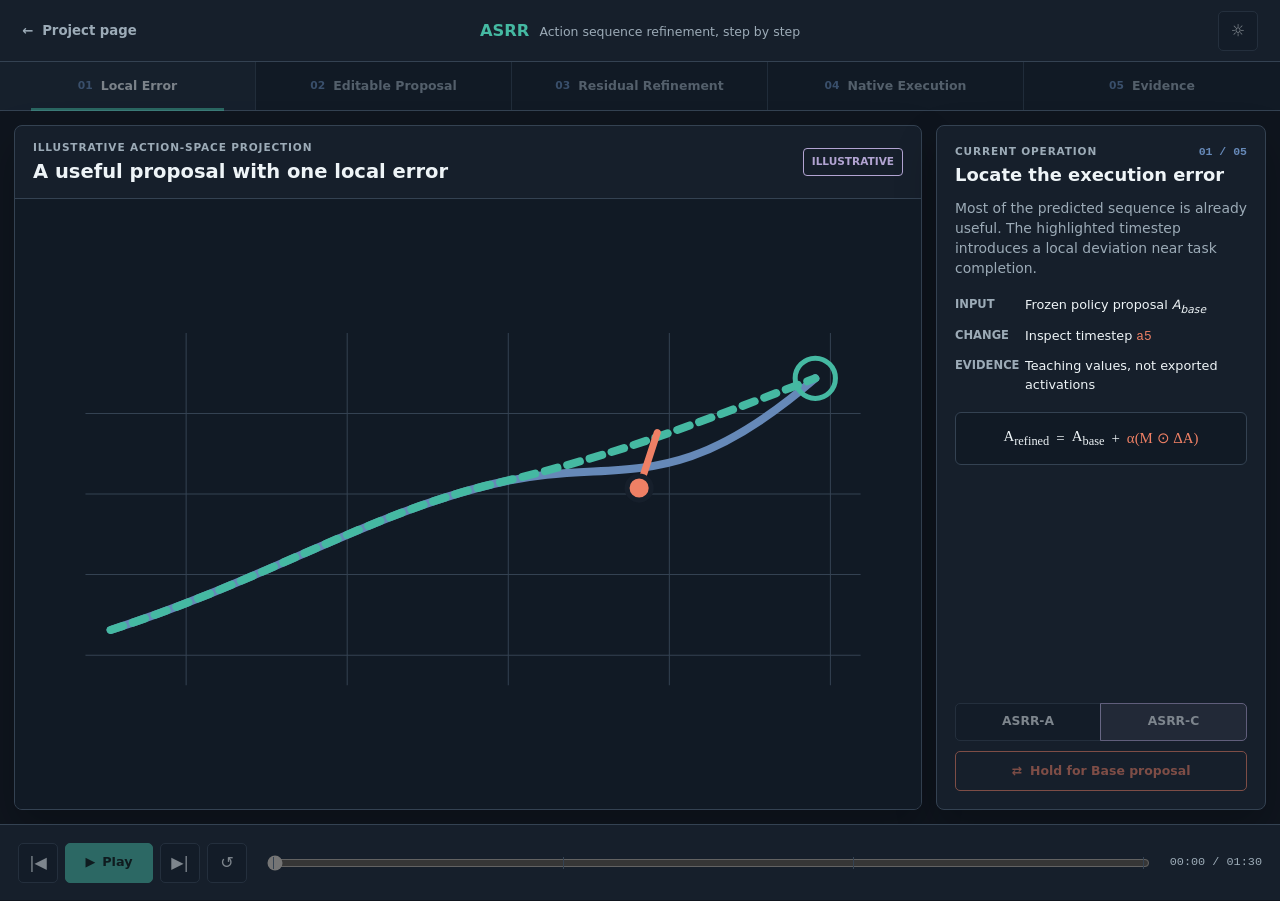
==== docs/explainer.html @ 48bcea82 "Add responsive ASRR explainer workbench" ====
<!DOCTYPE html>
<html lang="en" data-theme="dark">
<head>
  <meta charset="utf-8">
  <meta name="viewport" content="width=device-width, initial-scale=1">
  <meta name="description" content="A 90-second interactive explanation of Action Sequence Residual Refinement.">
  <meta name="author" content="Anonymous ICRA 2027 Submission">
  <title>Explore ASRR</title>
  <link rel="stylesheet" href="static/css/explainer.css">
</head>
<body>
  <div class="explainer-app">
    <header class="app-header">
      <a class="back-link" href="index.html" aria-label="Return to the ASRR project page">
        <span aria-hidden="true">&#8592;</span>
        <span>Project page</span>
      </a>
      <div class="app-title">
        <strong>ASRR</strong>
        <span>Action sequence refinement, step by step</span>
      </div>
      <button id="theme-toggle" class="icon-command" type="button" aria-label="Switch to light theme" title="Switch theme" disabled>
        <span aria-hidden="true">&#9788;</span>
      </button>
    </header>

    <nav id="chapter-tabs" class="chapter-tabs" aria-label="Explainer chapters">
      <button type="button" data-chapter-index="0" aria-current="step" disabled><span>01</span>Local Error</button>
      <button type="button" data-chapter-index="1" disabled><span>02</span>Editable Proposal</button>
      <button type="button" data-chapter-index="2" disabled><span>03</span>Residual Refinement</button>
      <button type="button" data-chapter-index="3" disabled><span>04</span>Native Execution</button>
      <button type="button" data-chapter-index="4" disabled><span>05</span>Evidence</button>
    </nav>

    <main class="workbench">
      <section class="stage-panel" aria-labelledby="stage-heading">
        <div class="panel-heading">
          <div>
            <p class="overline">Illustrative action-space projection</p>
            <h1 id="stage-heading">A useful proposal with one local error</h1>
          </div>
          <span class="evidence-label evidence-label--illustrative">Illustrative</span>
        </div>
        <div id="stage" class="stage-viewport" tabindex="0" aria-label="ASRR animated explanation stage">
          <svg class="stage-fallback" viewBox="0 0 900 480" role="img" aria-labelledby="fallback-title fallback-desc">
            <title id="fallback-title">Base and refined action trajectories</title>
            <desc id="fallback-desc">A base action sequence approaches a target with a local error. A bounded residual moves the selected action toward a refined trajectory.</desc>
            <path class="fallback-grid" d="M70 390H840M70 310H840M70 230H840M70 150H840M170 70V420M330 70V420M490 70V420M650 70V420M810 70V420"/>
            <path class="fallback-base" d="M95 365 C250 315 350 250 475 220 S650 240 795 115"/>
            <path class="fallback-refined" d="M95 365 C250 315 350 250 475 220 S650 170 795 115"/>
            <path class="fallback-residual" d="M620 224 L638 169"/>
            <circle class="fallback-error" cx="620" cy="224" r="12"/>
            <circle class="fallback-target" cx="795" cy="115" r="20"/>
          </svg>
          <noscript><p class="stage-message">Enable JavaScript to play and inspect the guided explanation.</p></noscript>
        </div>
      </section>

      <aside id="inspector" class="inspector" aria-label="Current ASRR operation">
        <div class="inspector__header">
          <p class="overline">Current operation</p>
          <span class="chapter-index">01 / 05</span>
        </div>
        <h2>Locate the execution error</h2>
        <p class="inspector__takeaway">Most of the predicted sequence is already useful. The highlighted timestep introduces a local deviation near task completion.</p>

        <dl class="operation-list">
          <div><dt>Input</dt><dd>Frozen policy proposal <var>A<sub>base</sub></var></dd></div>
          <div><dt>Change</dt><dd>Inspect timestep <code>a5</code></dd></div>
          <div><dt>Evidence</dt><dd>Teaching values, not exported activations</dd></div>
        </dl>

        <div class="inspector__formula" aria-label="ASRR composition formula">
          <span>A<sub>refined</sub></span>
          <span>=</span>
          <span>A<sub>base</sub></span>
          <span>+</span>
          <span class="formula-residual">&alpha;(M &#8857; &Delta;A)</span>
        </div>

        <div id="variant-toggle" class="segmented-control" aria-label="Refiner input variant">
          <button type="button" data-variant="A" aria-pressed="false" disabled>ASRR-A</button>
          <button type="button" data-variant="C" aria-pressed="true" disabled>ASRR-C</button>
        </div>

        <button id="before-after" class="hold-command" type="button" aria-pressed="false" disabled>
          <span aria-hidden="true">&#8644;</span>
          Hold for Base proposal
        </button>
      </aside>
    </main>

    <footer class="playback" aria-label="Guided tour playback">
      <div class="playback__commands">
        <button id="previous-chapter" class="icon-command" type="button" aria-label="Previous chapter" title="Previous chapter" disabled><span aria-hidden="true">&#124;&#9664;</span></button>
        <button id="play-toggle" class="play-command" type="button" aria-label="Play guided tour" disabled><span aria-hidden="true">&#9654;</span><span>Play</span></button>
        <button id="next-chapter" class="icon-command" type="button" aria-label="Next chapter" title="Next chapter" disabled><span aria-hidden="true">&#9654;&#124;</span></button>
        <button id="replay-chapter" class="icon-command" type="button" aria-label="Replay current chapter" title="Replay chapter" disabled><span aria-hidden="true">&#8634;</span></button>
      </div>
      <label class="timeline-wrap" for="tour-timeline">
        <span class="sr-only">Tour timeline</span>
        <input id="tour-timeline" type="range" min="0" max="90000" value="0" step="100" disabled>
        <span class="timeline-chapters" aria-hidden="true"><i></i><i></i><i></i><i></i></span>
      </label>
      <output id="elapsed-time" class="elapsed-time" for="tour-timeline">00:00 / 01:30</output>
    </footer>
  </div>

  <dialog id="media-dialog" class="media-dialog" aria-labelledby="media-dialog-title">
    <div class="dialog-heading">
      <div><p class="overline">Recorded execution</p><h2 id="media-dialog-title">Evidence comparison</h2></div>
      <button class="icon-command" type="button" data-dialog-close aria-label="Close evidence comparison" title="Close"><span aria-hidden="true">&#10005;</span></button>
    </div>
    <div id="media-pair" class="media-pair"></div>
    <p id="media-status" class="media-status" role="status">Select an evidence case to load its recorded Base and ASRR rollouts.</p>
    <button id="media-retry" class="retry-command" type="button" hidden>Retry media</button>
  </dialog>

  <p id="tour-status" class="sr-only" aria-live="polite">ASRR explainer ready.</p>
  <script type="module" src="static/js/explainer.js"></script>
</body>
</html>
---- docs/static/css/explainer.css ----
:root {
  color-scheme: dark;
  --bg: #0f151e;
  --surface: #161f2b;
  --surface-strong: #1c2735;
  --surface-soft: #111a25;
  --text: #eef4f7;
  --muted: #9cabb7;
  --line: #344252;
  --base: #6689b8;
  --asrr: #45b9a2;
  --residual: #ef8065;
  --context: #b2a4d2;
  --focus: #f1bd70;
  --success: #55c6a8;
  --danger: #ef8d74;
  --shadow: 0 18px 42px rgb(0 0 0 / 0.24);
}

:root[data-theme="light"] {
  color-scheme: light;
  --bg: #f3f6f8;
  --surface: #ffffff;
  --surface-strong: #edf2f5;
  --surface-soft: #f8fafb;
  --text: #172230;
  --muted: #5b6875;
  --line: #cdd6de;
  --base: #3e628f;
  --asrr: #258f7c;
  --residual: #d85f45;
  --context: #8070a8;
  --focus: #9f6300;
  --success: #237c69;
  --danger: #b84b35;
  --shadow: 0 16px 38px rgb(23 34 48 / 0.12);
}

* { box-sizing: border-box; }
html { min-width: 0; background: var(--bg); }
body {
  min-width: 0;
  margin: 0;
  overflow-x: hidden;
  background: var(--bg);
  color: var(--text);
  font-family: Inter, ui-sans-serif, system-ui, -apple-system, BlinkMacSystemFont, "Segoe UI", sans-serif;
  line-height: 1.45;
}
button, input { font: inherit; }
button { color: inherit; }
button:focus-visible, a:focus-visible, input:focus-visible, [tabindex]:focus-visible {
  outline: 3px solid var(--focus);
  outline-offset: 3px;
}
button:disabled { cursor: not-allowed; opacity: 0.48; }
h1, h2, p { margin: 0; letter-spacing: 0; }
h1 { font-size: 1.22rem; line-height: 1.2; }
h2 { font-size: 1.12rem; line-height: 1.25; }
a { color: inherit; }

.explainer-app {
  display: grid;
  min-height: 100dvh;
  grid-template-rows: auto auto minmax(0, 1fr) auto;
}

.app-header {
  display: grid;
  min-height: 62px;
  grid-template-columns: minmax(150px, 1fr) auto minmax(150px, 1fr);
  align-items: center;
  gap: 20px;
  padding: 10px 22px;
  border-bottom: 1px solid var(--line);
  background: var(--surface);
}
.back-link { display: inline-flex; align-items: center; gap: 9px; width: max-content; color: var(--muted); font-size: 0.83rem; font-weight: 700; text-decoration: none; }
.back-link:hover { color: var(--text); }
.app-title { display: flex; align-items: baseline; justify-content: center; gap: 10px; white-space: nowrap; }
.app-title strong { color: var(--asrr); font-size: 1.02rem; }
.app-title span { color: var(--muted); font-size: 0.78rem; }
.app-header > .icon-command { justify-self: end; }

.chapter-tabs {
  display: grid;
  grid-template-columns: repeat(5, minmax(0, 1fr));
  border-bottom: 1px solid var(--line);
  background: var(--surface-soft);
}
.chapter-tabs button {
  position: relative;
  display: flex;
  min-width: 0;
  min-height: 48px;
  align-items: center;
  justify-content: center;
  gap: 8px;
  padding: 9px 12px;
  border: 0;
  border-right: 1px solid var(--line);
  background: transparent;
  color: var(--muted);
  font-size: 0.78rem;
  font-weight: 700;
}
.chapter-tabs button:last-child { border-right: 0; }
.chapter-tabs button span { color: var(--base); font-size: 0.67rem; }
.chapter-tabs button[aria-current="step"] { background: var(--surface-strong); color: var(--text); }
.chapter-tabs button[aria-current="step"]::after { position: absolute; right: 12%; bottom: -1px; left: 12%; height: 3px; background: var(--asrr); content: ""; }

.workbench {
  display: grid;
  min-height: 0;
  grid-template-columns: minmax(0, 1fr) minmax(280px, 330px);
  gap: 14px;
  padding: 14px;
}
.stage-panel, .inspector {
  min-width: 0;
  min-height: 0;
  border: 1px solid var(--line);
  border-radius: 8px;
  background: var(--surface);
  box-shadow: var(--shadow);
}
.stage-panel { display: grid; grid-template-rows: auto minmax(0, 1fr); overflow: hidden; }
.panel-heading { display: flex; min-height: 72px; align-items: center; justify-content: space-between; gap: 18px; padding: 14px 18px; border-bottom: 1px solid var(--line); }
.overline { margin-bottom: 5px; color: var(--muted); font-size: 0.66rem; font-weight: 800; letter-spacing: 0.08em; text-transform: uppercase; }
.evidence-label { flex: 0 0 auto; padding: 5px 8px; border: 1px solid currentColor; border-radius: 4px; font-size: 0.66rem; font-weight: 800; text-transform: uppercase; }
.evidence-label--illustrative { color: var(--context); }
.stage-viewport { position: relative; min-width: 0; min-height: 340px; overflow: auto; background: var(--surface-soft); }
.stage-fallback { display: block; width: 100%; min-width: 620px; height: 100%; min-height: 340px; }
.fallback-grid { fill: none; stroke: var(--line); stroke-width: 1; }
.fallback-base, .fallback-refined { fill: none; stroke-linecap: round; stroke-width: 8; }
.fallback-base { stroke: var(--base); }
.fallback-refined { stroke: var(--asrr); stroke-dasharray: 13 10; }
.fallback-residual { fill: none; stroke: var(--residual); stroke-linecap: round; stroke-width: 7; }
.fallback-error { fill: var(--residual); stroke: var(--surface); stroke-width: 5; }
.fallback-target { fill: none; stroke: var(--asrr); stroke-width: 5; }
.stage-message { position: absolute; right: 20px; bottom: 16px; padding: 8px 10px; border-radius: 4px; background: var(--surface); color: var(--muted); font-size: 0.8rem; }

.inspector { display: flex; flex-direction: column; padding: 18px; overflow: auto; }
.inspector__header { display: flex; align-items: start; justify-content: space-between; gap: 12px; }
.chapter-index { color: var(--base); font-family: ui-monospace, SFMono-Regular, Menlo, Consolas, monospace; font-size: 0.72rem; font-weight: 800; }
.inspector__takeaway { margin-top: 11px; color: var(--muted); font-size: 0.87rem; }
.operation-list { display: grid; gap: 10px; margin: 18px 0; }
.operation-list div { display: grid; grid-template-columns: 62px minmax(0, 1fr); gap: 8px; }
.operation-list dt { color: var(--muted); font-size: 0.72rem; font-weight: 800; text-transform: uppercase; }
.operation-list dd { margin: 0; font-size: 0.8rem; }
.operation-list code { color: var(--residual); }
.inspector__formula { display: flex; flex-wrap: wrap; align-items: center; justify-content: center; gap: 7px; padding: 13px 10px; border: 1px solid var(--line); border-radius: 6px; background: var(--surface-soft); font-family: ui-serif, Georgia, serif; font-size: 0.93rem; }
.formula-residual { color: var(--residual); }
.segmented-control { display: grid; grid-template-columns: repeat(2, 1fr); margin-top: auto; padding-top: 18px; }
.segmented-control button { min-height: 38px; border: 1px solid var(--line); background: var(--surface-soft); font-size: 0.77rem; font-weight: 800; }
.segmented-control button:first-child { border-radius: 5px 0 0 5px; }
.segmented-control button:last-child { margin-left: -1px; border-radius: 0 5px 5px 0; }
.segmented-control button[aria-pressed="true"] { position: relative; border-color: var(--context); background: color-mix(in srgb, var(--context) 16%, var(--surface)); color: var(--text); }
.hold-command, .retry-command { display: inline-flex; min-height: 40px; align-items: center; justify-content: center; gap: 8px; margin-top: 10px; padding: 8px 12px; border: 1px solid var(--residual); border-radius: 5px; background: transparent; color: var(--residual); font-size: 0.78rem; font-weight: 800; }

.playback { display: grid; min-height: 76px; grid-template-columns: auto minmax(180px, 1fr) auto; align-items: center; gap: 18px; padding: 12px 18px; border-top: 1px solid var(--line); background: var(--surface); }
.playback__commands { display: flex; align-items: center; gap: 7px; }
.icon-command, .play-command { display: inline-flex; min-width: 40px; min-height: 40px; align-items: center; justify-content: center; gap: 7px; padding: 7px 10px; border: 1px solid var(--line); border-radius: 5px; background: var(--surface-soft); }
.play-command { min-width: 88px; border-color: var(--asrr); background: var(--asrr); color: #081713; font-size: 0.8rem; font-weight: 900; }
.timeline-wrap { position: relative; display: flex; min-width: 0; align-items: center; }
#tour-timeline { width: 100%; accent-color: var(--asrr); }
.timeline-chapters { position: absolute; right: 8px; left: 8px; display: flex; justify-content: space-between; pointer-events: none; }
.timeline-chapters i { width: 1px; height: 12px; background: var(--line); }
.elapsed-time { color: var(--muted); font-family: ui-monospace, SFMono-Regular, Menlo, Consolas, monospace; font-size: 0.74rem; white-space: nowrap; }

.media-dialog { width: min(1080px, calc(100% - 36px)); max-height: calc(100dvh - 36px); padding: 0; overflow: auto; border: 1px solid var(--line); border-radius: 8px; background: var(--surface); color: var(--text); box-shadow: 0 28px 70px rgb(0 0 0 / 0.5); }
.media-dialog::backdrop { background: rgb(2 7 13 / 0.78); }
.dialog-heading { display: flex; align-items: center; justify-content: space-between; gap: 18px; padding: 16px 18px; border-bottom: 1px solid var(--line); }
.media-pair { display: grid; grid-template-columns: repeat(2, minmax(0, 1fr)); gap: 12px; padding: 16px; }
.media-status { padding: 0 16px 16px; color: var(--muted); font-size: 0.84rem; }
.retry-command { margin: 0 16px 16px; }
.sr-only { position: absolute; width: 1px; height: 1px; padding: 0; overflow: hidden; clip: rect(0, 0, 0, 0); white-space: nowrap; border: 0; }

@media (max-width: 820px) {
  .explainer-app { min-height: 100dvh; grid-template-rows: auto auto auto auto; }
  .app-header { grid-template-columns: 1fr auto; }
  .app-title { grid-row: 2; grid-column: 1 / -1; justify-content: flex-start; }
  .chapter-tabs { overflow-x: auto; grid-template-columns: repeat(5, minmax(150px, 1fr)); }
  .workbench { grid-template-columns: minmax(0, 1fr); }
  .stage-viewport { min-height: 390px; }
  .inspector { overflow: visible; }
  .segmented-control { margin-top: 0; }
  .playback { position: sticky; bottom: 0; z-index: 5; grid-template-columns: 1fr auto; }
  .playback__commands { grid-column: 1; }
  .timeline-wrap { grid-row: 2; grid-column: 1 / -1; }
  .elapsed-time { grid-column: 2; grid-row: 1; }
}

@media (max-width: 480px) {
  .app-header { padding: 10px 14px; }
  .app-title span { display: none; }
  .workbench { gap: 10px; padding: 10px; }
  .panel-heading { min-height: 78px; padding: 12px; }
  .stage-viewport { min-height: 330px; }
  .inspector { padding: 15px; }
  .playback { gap: 9px; padding: 10px; }
  .play-command { min-width: 76px; }
  .media-pair { grid-template-columns: 1fr; }
}

@media (prefers-reduced-motion: reduce) {
  *, *::before, *::after { scroll-behavior: auto !important; transition-duration: 0.01ms !important; animation-duration: 0.01ms !important; animation-iteration-count: 1 !important; }
}
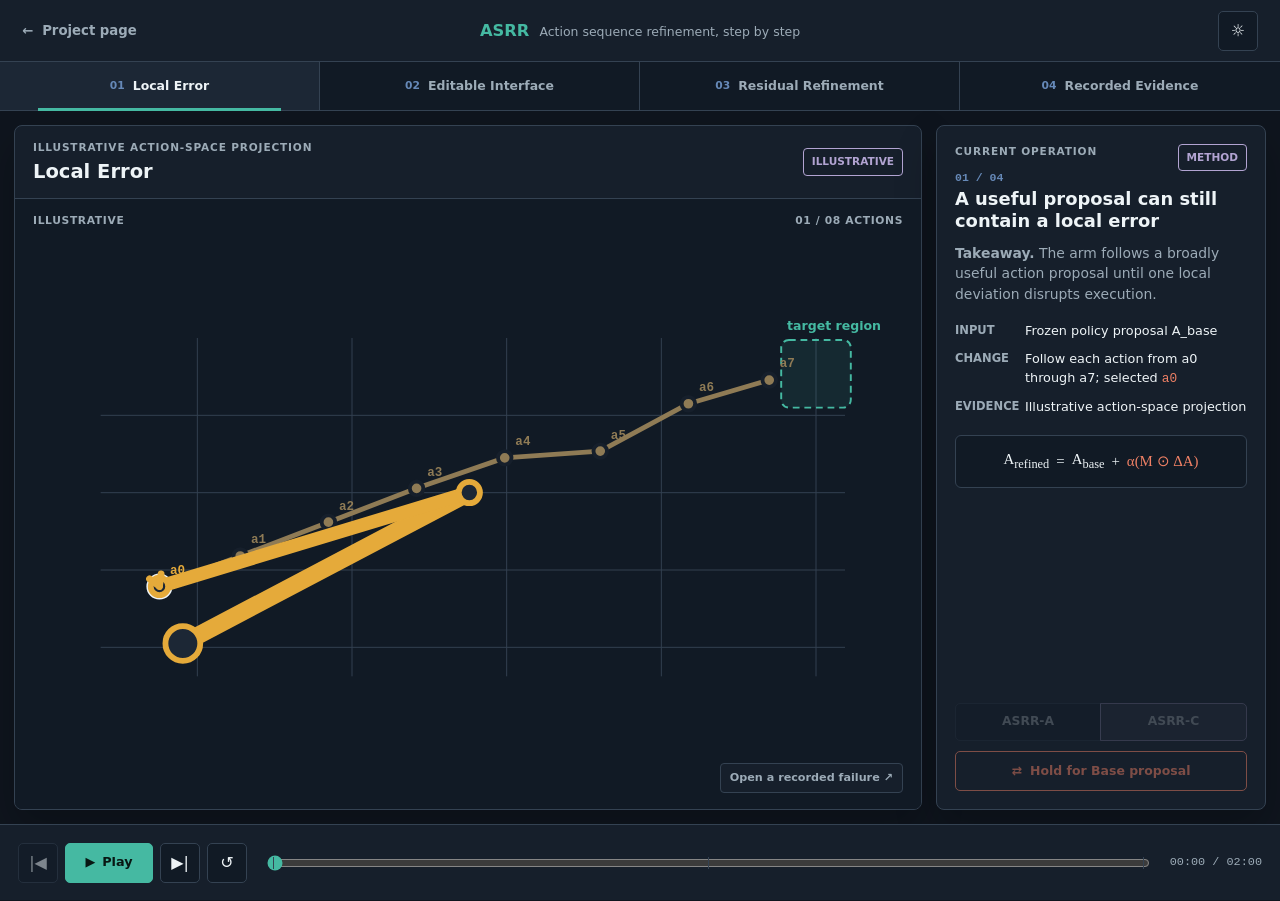
==== commit 97b8d92b: "Embed the shared ASRR explainer runtime" ====
--- a/docs/explainer.html
+++ b/docs/explainer.html
@@ -3,12 +3,12 @@
 <head>
   <meta charset="utf-8">
   <meta name="viewport" content="width=device-width, initial-scale=1">
-  <meta name="description" content="A 90-second interactive explanation of Action Sequence Residual Refinement.">
+  <meta name="description" content="A two-minute interactive explanation of Action Sequence Residual Refinement.">
   <meta name="author" content="Anonymous ICRA 2027 Submission">
   <title>Explore ASRR</title>
   <link rel="stylesheet" href="static/css/explainer.css">
 </head>
-<body>
+<body data-explainer-root="standalone" data-explainer-auto>
   <div class="explainer-app">
     <header class="app-header">
       <a class="back-link" href="index.html" aria-label="Return to the ASRR project page">
@@ -26,10 +26,9 @@
 
     <nav id="chapter-tabs" class="chapter-tabs" aria-label="Explainer chapters">
       <button type="button" data-chapter-index="0" aria-current="step" disabled><span>01</span>Local Error</button>
-      <button type="button" data-chapter-index="1" disabled><span>02</span>Editable Proposal</button>
+      <button type="button" data-chapter-index="1" disabled><span>02</span>Editable Interface</button>
       <button type="button" data-chapter-index="2" disabled><span>03</span>Residual Refinement</button>
-      <button type="button" data-chapter-index="3" disabled><span>04</span>Native Execution</button>
-      <button type="button" data-chapter-index="4" disabled><span>05</span>Evidence</button>
+      <button type="button" data-chapter-index="3" disabled><span>04</span>Recorded Evidence</button>
     </nav>
 
     <main class="workbench">
@@ -59,7 +58,7 @@
       <aside id="inspector" class="inspector" aria-label="Current ASRR operation">
         <div class="inspector__header">
           <p class="overline">Current operation</p>
-          <span class="chapter-index">01 / 05</span>
+          <span class="chapter-index">01 / 04</span>
         </div>
         <h2>Locate the execution error</h2>
         <p class="inspector__takeaway">Most of the predicted sequence is already useful. The highlighted timestep introduces a local deviation near task completion.</p>
@@ -99,10 +98,10 @@
       </div>
       <label class="timeline-wrap" for="tour-timeline">
         <span class="sr-only">Tour timeline</span>
-        <input id="tour-timeline" type="range" min="0" max="90000" value="0" step="100" disabled>
-        <span class="timeline-chapters" aria-hidden="true"><i></i><i></i><i></i><i></i></span>
+        <input id="tour-timeline" type="range" min="0" max="120000" value="0" step="100" disabled>
+        <span class="timeline-chapters" aria-hidden="true"><i></i><i></i><i></i></span>
       </label>
-      <output id="elapsed-time" class="elapsed-time" for="tour-timeline">00:00 / 01:30</output>
+      <output id="elapsed-time" class="elapsed-time" for="tour-timeline">00:00 / 02:00</output>
     </footer>
   </div>
 
--- a/docs/static/css/explainer.css
+++ b/docs/static/css/explainer.css
@@ -12,6 +12,9 @@
   --residual: #ef8065;
   --context: #b2a4d2;
   --focus: #f1bd70;
+  --gold-current: #e5aa3a;
+  --gold-visited: #f1d18a;
+  --gold-future: #8f7b55;
   --success: #55c6a8;
   --danger: #ef8d74;
   --shadow: 0 18px 42px rgb(0 0 0 / 0.24);
@@ -31,6 +34,9 @@
   --residual: #d85f45;
   --context: #8070a8;
   --focus: #9f6300;
+  --gold-current: #a96500;
+  --gold-visited: #ddb968;
+  --gold-future: #9b8c70;
   --success: #237c69;
   --danger: #b84b35;
   --shadow: 0 16px 38px rgb(23 34 48 / 0.12);
@@ -61,8 +67,10 @@
 
 .explainer-app {
   display: grid;
+  height: 100dvh;
   min-height: 100dvh;
   grid-template-rows: auto auto minmax(0, 1fr) auto;
+  overflow: hidden;
 }
 
 .app-header {
@@ -84,7 +92,7 @@
 
 .chapter-tabs {
   display: grid;
-  grid-template-columns: repeat(5, minmax(0, 1fr));
+  grid-template-columns: repeat(4, minmax(0, 1fr));
   border-bottom: 1px solid var(--line);
   background: var(--surface-soft);
 }
@@ -115,6 +123,7 @@
   grid-template-columns: minmax(0, 1fr) minmax(280px, 330px);
   gap: 14px;
   padding: 14px;
+  overflow: hidden;
 }
 .stage-panel, .inspector {
   min-width: 0;
@@ -139,6 +148,182 @@
 .fallback-error { fill: var(--residual); stroke: var(--surface); stroke-width: 5; }
 .fallback-target { fill: none; stroke: var(--asrr); stroke-width: 5; }
 .stage-message { position: absolute; right: 20px; bottom: 16px; padding: 8px 10px; border-radius: 4px; background: var(--surface); color: var(--muted); font-size: 0.8rem; }
+
+.scene { display: flex; min-width: 620px; height: 100%; min-height: 0; flex-direction: column; padding: 14px 18px 16px; overflow: hidden; }
+.scene-meta { display: flex; align-items: center; justify-content: space-between; gap: 16px; color: var(--muted); font-size: 0.67rem; font-weight: 800; letter-spacing: 0.06em; text-transform: uppercase; }
+.diagram-wrap, .refinement-diagram { position: relative; flex: 1 1 0; height: 0; min-height: 0; }
+.trajectory-svg { display: block; width: 100%; height: 100%; min-height: 0; }
+.diagram-wrap > .trajectory-svg { position: absolute; inset: 0; }
+.diagram-grid { fill: none; stroke: var(--line); stroke-width: 1; }
+.target-zone { fill: color-mix(in srgb, var(--asrr) 9%, transparent); stroke: var(--asrr); stroke-dasharray: 7 5; stroke-width: 2; }
+.trajectory { fill: none; stroke-linecap: round; stroke-linejoin: round; stroke-width: 7; }
+.trajectory--base { stroke: var(--base); }
+.trajectory--refined { stroke: var(--asrr); }
+.action-point { cursor: pointer; outline: none; }
+.action-point circle { stroke: var(--surface); stroke-width: 4; }
+.action-point text, .identity-links text { fill: var(--muted); font-family: ui-monospace, SFMono-Regular, Menlo, Consolas, monospace; font-size: 13px; font-weight: 800; }
+.point--base { fill: var(--base); }
+.point--refined { fill: var(--asrr); }
+.action-point.is-selected circle { stroke: var(--focus); stroke-width: 5; }
+.error-pulse { fill: color-mix(in srgb, var(--residual) 18%, transparent); stroke: var(--residual); stroke-width: 3; }
+.error-callout { fill: none; stroke: var(--residual); stroke-dasharray: 5 4; stroke-width: 2; }
+.svg-callout { fill: var(--residual); font-size: 15px; font-weight: 800; }
+.svg-label { fill: var(--asrr); font-size: 13px; font-weight: 800; }
+.token-strip { display: grid; grid-template-columns: repeat(8, minmax(48px, 1fr)); gap: 6px; width: 100%; }
+.action-token, .execution-token { display: flex; min-width: 0; min-height: 45px; flex-direction: column; align-items: center; justify-content: center; padding: 5px; border: 1px solid var(--line); border-radius: 4px; background: var(--surface); }
+.action-token span, .execution-token span { font-family: ui-monospace, SFMono-Regular, Menlo, Consolas, monospace; font-size: 0.75rem; font-weight: 800; }
+.action-token small, .execution-token small { color: var(--muted); font-size: 0.59rem; }
+.action-token.is-selected { border-color: var(--focus); box-shadow: inset 0 0 0 1px var(--focus); }
+.recorded-evidence-chip { align-self: flex-end; margin-top: 10px; padding: 6px 9px; border: 1px solid var(--line); border-radius: 4px; background: var(--surface); color: var(--muted); font-size: 0.7rem; font-weight: 800; }
+
+.proposal-layout, .refiner-flow, .execution-flow { display: grid; align-items: center; gap: 12px; margin: auto 0; }
+.proposal-layout { grid-template-columns: 170px 44px minmax(0, 1fr); }
+.frozen-policy-block, .flow-block, .context-block, .native-operator { display: flex; min-height: 90px; flex-direction: column; align-items: center; justify-content: center; padding: 12px; border: 1px solid var(--line); border-radius: 6px; background: var(--surface); text-align: center; }
+.frozen-policy-block span, .flow-block span, .context-block span, .native-operator span, .block-label { color: var(--muted); font-size: 0.63rem; font-weight: 800; text-transform: uppercase; }
+.frozen-policy-block strong, .flow-block strong, .context-block strong, .native-operator strong { margin: 5px 0; font-family: ui-serif, Georgia, serif; font-size: 1.16rem; }
+.frozen-policy-block small, .flow-block small, .context-block small, .native-operator small { color: var(--muted); font-size: 0.64rem; }
+.proposal-output { min-width: 0; }
+.proposal-output .block-label { display: block; margin-bottom: 8px; }
+.proposal-arrow, .flow-arrow { color: var(--muted); font-size: 1.4rem; font-weight: 800; text-align: center; }
+.identity-links { width: 100%; height: 210px; overflow: visible; }
+.identity-links .trajectory { stroke-width: 5; }
+
+.refiner-flow { grid-template-columns: minmax(115px, 0.7fr) 35px minmax(165px, 1fr) 35px minmax(120px, 0.75fr); margin-bottom: 4px; }
+.flow-stack { display: grid; min-width: 0; gap: 5px; }
+.flow-block--base { border-color: var(--base); }
+.flow-block--refiner { border-color: var(--asrr); }
+.flow-block--residual { border-color: var(--residual); }
+.context-block { min-height: 58px; border-color: var(--context); }
+.flow-arrow--context { color: var(--context); font-size: 1rem; line-height: 1; }
+.refinement-diagram { display: grid; grid-template-rows: minmax(0, 1fr) auto; }
+.residual-arrow { fill: none; stroke: var(--residual); stroke-width: 3; }
+.residual-arrow.is-selected { stroke-width: 6; }
+.residual-arrow + polygon, #arrowhead polygon { fill: var(--residual); }
+
+.execution-flow { grid-template-columns: minmax(120px, 0.8fr) 40px minmax(170px, 1.15fr) 40px minmax(120px, 0.8fr); }
+.flow-block--refined { border-color: var(--asrr); }
+.native-operator { border-color: var(--base); }
+.horizon-panel { margin: auto 0; padding: 18px; border: 1px solid var(--line); border-radius: 6px; background: var(--surface); }
+.horizon-labels { display: flex; justify-content: space-between; gap: 14px; margin-bottom: 10px; color: var(--muted); font-size: 0.68rem; font-weight: 800; }
+.execution-tokens { display: grid; grid-template-columns: repeat(8, minmax(52px, 1fr)); gap: 7px; }
+.execution-token.is-editable { border-color: var(--asrr); }
+.execution-token.is-retained { border-style: dashed; color: var(--muted); }
+.execution-token.is-executed { background: color-mix(in srgb, var(--asrr) 18%, var(--surface)); box-shadow: inset 0 -3px var(--asrr); }
+.replan-marker { position: relative; height: 34px; margin-top: 8px; border-top: 1px solid var(--line); }
+.replan-marker::before { position: absolute; top: -6px; left: calc((100% / 8) * var(--replan-step)); width: 2px; height: 26px; background: var(--residual); content: ""; }
+.replan-marker span { position: absolute; top: 10px; left: min(calc((100% / 8) * var(--replan-step) + 7px), calc(100% - 48px)); color: var(--residual); font-size: 0.65rem; font-weight: 800; text-transform: uppercase; }
+
+.metric-ribbon { display: grid; grid-template-columns: repeat(4, minmax(0, 1fr)); gap: 8px; margin: 12px 0; }
+.metric-ribbon div { min-width: 0; padding: 9px 10px; border-left: 3px solid var(--asrr); background: var(--surface); }
+.metric-ribbon strong { display: block; color: var(--asrr); font-size: 1rem; }
+.metric-ribbon span { display: block; color: var(--muted); font-size: 0.61rem; }
+.evidence-wall { display: grid; flex: 1; min-height: 0; gap: 10px; }
+.evidence-wall.is-opening { grid-template-columns: minmax(0, 720px); place-content: center; }
+.evidence-wall.is-expanded { grid-template-columns: repeat(5, minmax(120px, 1fr)); align-items: start; }
+
+/* Four-chapter robot teaching system. */
+.trajectory--history { stroke: var(--gold-future); stroke-width: 5; }
+.action-point .point--history { fill: var(--gold-future); transition: fill 180ms ease, r 180ms ease; }
+.action-point.is-visited .point--history { fill: var(--gold-visited); }
+.action-point.is-current .point--history { fill: var(--gold-current); stroke: var(--text); stroke-width: 5; }
+.action-point.is-current text { fill: var(--gold-current); }
+.action-point.is-visited text { fill: var(--gold-visited); }
+.action-point.is-future text { fill: var(--gold-future); }
+.error-pulse, .error-callout, .svg-callout { opacity: 0; transition: opacity 180ms ease; }
+.error-pulse.is-visible, .error-callout.is-visible, .svg-callout.is-visible { opacity: 1; }
+
+.robot-arm { color: var(--gold-current); pointer-events: none; }
+.robot-link, .robot-gripper { stroke: currentColor; stroke-linecap: round; }
+.robot-link--upper { stroke-width: 18; }
+.robot-link--lower { stroke-width: 14; }
+.robot-gripper { stroke-width: 7; }
+.robot-base, .robot-joint, .robot-wrist { fill: var(--surface-strong); stroke: currentColor; stroke-width: 6; }
+.robot-arm--base { color: var(--base); }
+.robot-arm--refined { color: var(--asrr); }
+.robot-arm--ghost { color: var(--gold-current); opacity: 0.25; }
+.robot-arm--ghost .robot-link { stroke-dasharray: 10 8; }
+
+.adaptation-compare {
+  display: grid;
+  flex: 1;
+  min-height: 0;
+  grid-template-columns: repeat(2, minmax(0, 1fr));
+  gap: 12px;
+  margin-top: 10px;
+}
+.adaptation-lane { display: grid; min-width: 0; min-height: 0; grid-template-rows: auto auto minmax(0, 1fr); overflow: hidden; border: 1px solid var(--line); border-radius: 7px; background: var(--surface); }
+.adaptation-lane--asrr { border-color: color-mix(in srgb, var(--asrr) 65%, var(--line)); }
+.lane-heading { display: flex; align-items: baseline; justify-content: space-between; gap: 10px; padding: 10px 12px; border-bottom: 1px solid var(--line); }
+.lane-heading span { color: var(--muted); font-size: 0.63rem; font-weight: 800; text-transform: uppercase; }
+.lane-heading strong { font-size: 0.86rem; }
+.adaptation-lane--asrr .lane-heading strong { color: var(--asrr); }
+.lane-flow { display: grid; grid-template-columns: minmax(85px, 1fr) auto minmax(95px, 1.1fr) auto minmax(72px, 0.85fr); align-items: center; gap: 5px; padding: 10px; }
+.lane-flow > span { color: var(--muted); font-weight: 900; }
+.mini-block { display: flex; min-height: 48px; min-width: 0; flex-direction: column; align-items: center; justify-content: center; padding: 7px; border: 1px solid var(--line); border-radius: 5px; color: var(--muted); font-size: 0.58rem; font-weight: 800; text-align: center; }
+.mini-block small { display: block; margin-top: 3px; color: var(--residual); font-size: 0.51rem; }
+.mini-block--policy { border-color: var(--base); color: var(--text); }
+.mini-block--frozen { border-color: var(--base); }
+.mini-block--proposal { border-color: var(--gold-current); color: var(--gold-current); }
+.mini-block--refiner { border-color: var(--asrr); color: var(--asrr); }
+.interface-arm { display: block; width: 100%; height: 100%; min-height: 0; }
+.interface-ground { fill: none; stroke: var(--line); stroke-width: 2; }
+.interface-action { fill: var(--base); stroke: var(--surface); stroke-width: 5; }
+.interface-action--refined { fill: var(--asrr); }
+
+.residual-mode-row { display: grid; grid-template-columns: minmax(125px, 0.8fr) minmax(0, 1fr) minmax(100px, 0.65fr) minmax(175px, 1fr); align-items: center; gap: 8px; margin: 9px 0 4px; }
+.mode-pill, .policy-data, .refiner-node, .method-status { min-width: 0; padding: 8px 10px; border: 1px solid var(--line); border-radius: 5px; background: var(--surface); }
+.mode-pill { display: flex; flex-direction: column; border-color: var(--asrr); }
+.mode-pill strong { color: var(--asrr); font-size: 0.78rem; }
+.mode-pill span, .policy-data span, .refiner-node span { color: var(--muted); font-size: 0.55rem; }
+.policy-data { border-color: var(--context); }
+.policy-data strong { display: block; overflow: hidden; margin-top: 2px; color: var(--context); font-size: 0.63rem; text-overflow: ellipsis; white-space: nowrap; }
+.context-link { color: var(--context); font-size: 1.2rem; font-weight: 900; text-align: center; }
+.refiner-node { border-color: var(--residual); text-align: center; }
+.refiner-node strong { display: block; color: var(--residual); }
+.method-status { display: flex; flex-wrap: wrap; gap: 5px; justify-content: flex-end; }
+.method-status span { padding: 3px 6px; border: 1px solid var(--line); border-radius: 3px; color: var(--muted); font-size: 0.54rem; font-weight: 800; }
+.arm-comparison { position: relative; }
+.trajectory--ghost { opacity: 0.32; stroke-dasharray: 9 8; }
+.residual-curve { fill: none; stroke: var(--residual); stroke-width: 3; }
+.residual-curve.is-current { stroke-width: 6; }
+#residual-head polygon { fill: var(--residual); }
+.arm-label { font-size: 13px; font-weight: 800; }
+.arm-label--base { fill: var(--gold-current); opacity: 0.62; }
+.arm-label--refined { fill: var(--asrr); }
+.illustration-note { position: absolute; right: 10px; bottom: 8px; padding: 5px 7px; border-radius: 4px; background: color-mix(in srgb, var(--surface) 88%, transparent); color: var(--muted); font-size: 0.58rem; font-weight: 700; }
+.authored-evidence { display: grid; flex: 1; min-height: 0; grid-template-rows: auto minmax(0, 1fr) auto; gap: 9px; padding-top: 8px; }
+.authored-evidence__heading { display: flex; align-items: center; justify-content: space-between; gap: 14px; }
+.authored-evidence__heading > div { display: flex; align-items: baseline; gap: 10px; }
+.authored-evidence__heading span { color: var(--muted); font-size: 0.6rem; font-weight: 800; text-transform: uppercase; }
+.authored-evidence__heading strong { font-size: 0.9rem; }
+.phase-badge { padding: 4px 7px; border: 1px solid var(--asrr); border-radius: 4px; color: var(--asrr) !important; }
+.authored-media-pair { display: grid; min-height: 0; grid-template-columns: repeat(2, minmax(0, 1fr)); gap: 10px; }
+.authored-media-pair figure { display: grid; min-width: 0; min-height: 0; grid-template-rows: minmax(0, 1fr) auto; margin: 0; overflow: hidden; border: 1px solid var(--line); border-radius: 6px; background: #080d13; }
+.authored-media-pair video { display: block; width: 100%; height: 100%; min-height: 0; background: #080d13; object-fit: contain; }
+.authored-media-pair figcaption { padding: 6px 9px; border-top: 1px solid var(--line); color: var(--muted); font-size: 0.66rem; font-weight: 900; }
+.authored-media-pair figure:last-child figcaption { color: var(--asrr); }
+.evidence-overlay { display: flex; align-items: stretch; gap: 8px; }
+.evidence-overlay > div { min-width: 130px; padding: 7px 9px; border-left: 3px solid var(--asrr); background: var(--surface); }
+.evidence-overlay strong { display: block; color: var(--asrr); font-size: 0.9rem; }
+.evidence-overlay span { color: var(--muted); font-size: 0.58rem; }
+.evidence-overlay button { margin-left: auto; padding: 7px 10px; border: 1px solid var(--line); border-radius: 5px; background: var(--surface); color: var(--muted); font-size: 0.64rem; font-weight: 800; }
+.evidence-library { display: grid; grid-template-columns: repeat(3, minmax(0, 1fr)); gap: 10px; padding: 16px; }
+.evidence-library button { display: flex; min-height: 76px; flex-direction: column; align-items: flex-start; justify-content: center; padding: 12px; border: 1px solid var(--line); border-radius: 6px; background: var(--surface-soft); text-align: left; }
+.evidence-library button strong { font-size: 0.8rem; }
+.evidence-library button span { margin-top: 4px; color: var(--muted); font-size: 0.65rem; }
+.evidence-card { display: flex; min-width: 0; flex-direction: column; padding: 0; overflow: hidden; border: 1px solid var(--line); border-radius: 6px; background: var(--surface); text-align: left; }
+.evidence-card:hover { border-color: var(--asrr); }
+.evidence-card__heading { display: flex; align-items: baseline; justify-content: space-between; gap: 8px; padding: 8px 9px; }
+.evidence-card__heading strong { font-size: 0.74rem; }
+.evidence-card__heading small { overflow: hidden; color: var(--muted); font-size: 0.58rem; text-overflow: ellipsis; white-space: nowrap; }
+.evidence-thumbs { display: grid; grid-template-columns: repeat(2, minmax(0, 1fr)); min-height: 0; }
+.evidence-thumbs > span { position: relative; min-width: 0; background: #0a1018; }
+.evidence-thumbs img { width: 100%; height: 100%; min-height: 96px; object-fit: cover; }
+.evidence-card.is-featured .evidence-thumbs img { min-height: 240px; }
+.evidence-thumbs em { position: absolute; right: 4px; bottom: 4px; padding: 2px 4px; border-radius: 3px; background: rgb(5 10 15 / 0.78); color: #fff; font-size: 0.55rem; font-style: normal; font-weight: 800; }
+.evidence-card__action { padding: 7px 9px; color: var(--asrr); font-size: 0.62rem; font-weight: 800; }
+.evidence-label--recorded { color: var(--asrr); }
+.is-inactive { opacity: 0.42; }
 
 .inspector { display: flex; flex-direction: column; padding: 18px; overflow: auto; }
 .inspector__header { display: flex; align-items: start; justify-content: space-between; gap: 12px; }
@@ -172,23 +357,33 @@
 .media-dialog::backdrop { background: rgb(2 7 13 / 0.78); }
 .dialog-heading { display: flex; align-items: center; justify-content: space-between; gap: 18px; padding: 16px 18px; border-bottom: 1px solid var(--line); }
 .media-pair { display: grid; grid-template-columns: repeat(2, minmax(0, 1fr)); gap: 12px; padding: 16px; }
+.media-pair figure { min-width: 0; margin: 0; overflow: hidden; border: 1px solid var(--line); border-radius: 6px; background: var(--surface-soft); }
+.media-pair video { display: block; width: 100%; aspect-ratio: 16 / 9; background: #080d13; object-fit: contain; }
+.media-pair figcaption { padding: 8px 10px; border-top: 1px solid var(--line); color: var(--muted); font-size: 0.72rem; font-weight: 800; }
 .media-status { padding: 0 16px 16px; color: var(--muted); font-size: 0.84rem; }
 .retry-command { margin: 0 16px 16px; }
 .sr-only { position: absolute; width: 1px; height: 1px; padding: 0; overflow: hidden; clip: rect(0, 0, 0, 0); white-space: nowrap; border: 0; }
 
 @media (max-width: 820px) {
-  .explainer-app { min-height: 100dvh; grid-template-rows: auto auto auto auto; }
+  .explainer-app { height: auto; min-height: 100dvh; grid-template-rows: auto auto auto auto; overflow: visible; }
   .app-header { grid-template-columns: 1fr auto; }
   .app-title { grid-row: 2; grid-column: 1 / -1; justify-content: flex-start; }
-  .chapter-tabs { overflow-x: auto; grid-template-columns: repeat(5, minmax(150px, 1fr)); }
+  .chapter-tabs { overflow-x: auto; grid-template-columns: repeat(4, minmax(150px, 1fr)); }
   .workbench { grid-template-columns: minmax(0, 1fr); }
   .stage-viewport { min-height: 390px; }
+  .scene { height: auto; min-height: 100%; overflow: visible; }
+  .diagram-wrap, .refinement-diagram { height: auto; min-height: 300px; }
+  .diagram-wrap > .trajectory-svg { position: static; min-height: 300px; }
+  .refinement-diagram { flex: none; grid-template-rows: minmax(260px, 1fr) auto; }
   .inspector { overflow: visible; }
   .segmented-control { margin-top: 0; }
   .playback { position: sticky; bottom: 0; z-index: 5; grid-template-columns: 1fr auto; }
   .playback__commands { grid-column: 1; }
   .timeline-wrap { grid-row: 2; grid-column: 1 / -1; }
   .elapsed-time { grid-column: 2; grid-row: 1; }
+  .evidence-wall.is-expanded { grid-template-columns: repeat(2, minmax(190px, 1fr)); }
+  .adaptation-compare { grid-template-columns: minmax(420px, 1fr) minmax(420px, 1fr); overflow-x: auto; }
+  .residual-mode-row { grid-template-columns: repeat(2, minmax(0, 1fr)); }
 }
 
 @media (max-width: 480px) {
@@ -201,6 +396,8 @@
   .playback { gap: 9px; padding: 10px; }
   .play-command { min-width: 76px; }
   .media-pair { grid-template-columns: 1fr; }
+  .metric-ribbon { grid-template-columns: repeat(2, minmax(0, 1fr)); }
+  .lane-flow { grid-template-columns: minmax(90px, 1fr) auto minmax(100px, 1fr) auto minmax(80px, 1fr); }
 }
 
 @media (prefers-reduced-motion: reduce) {
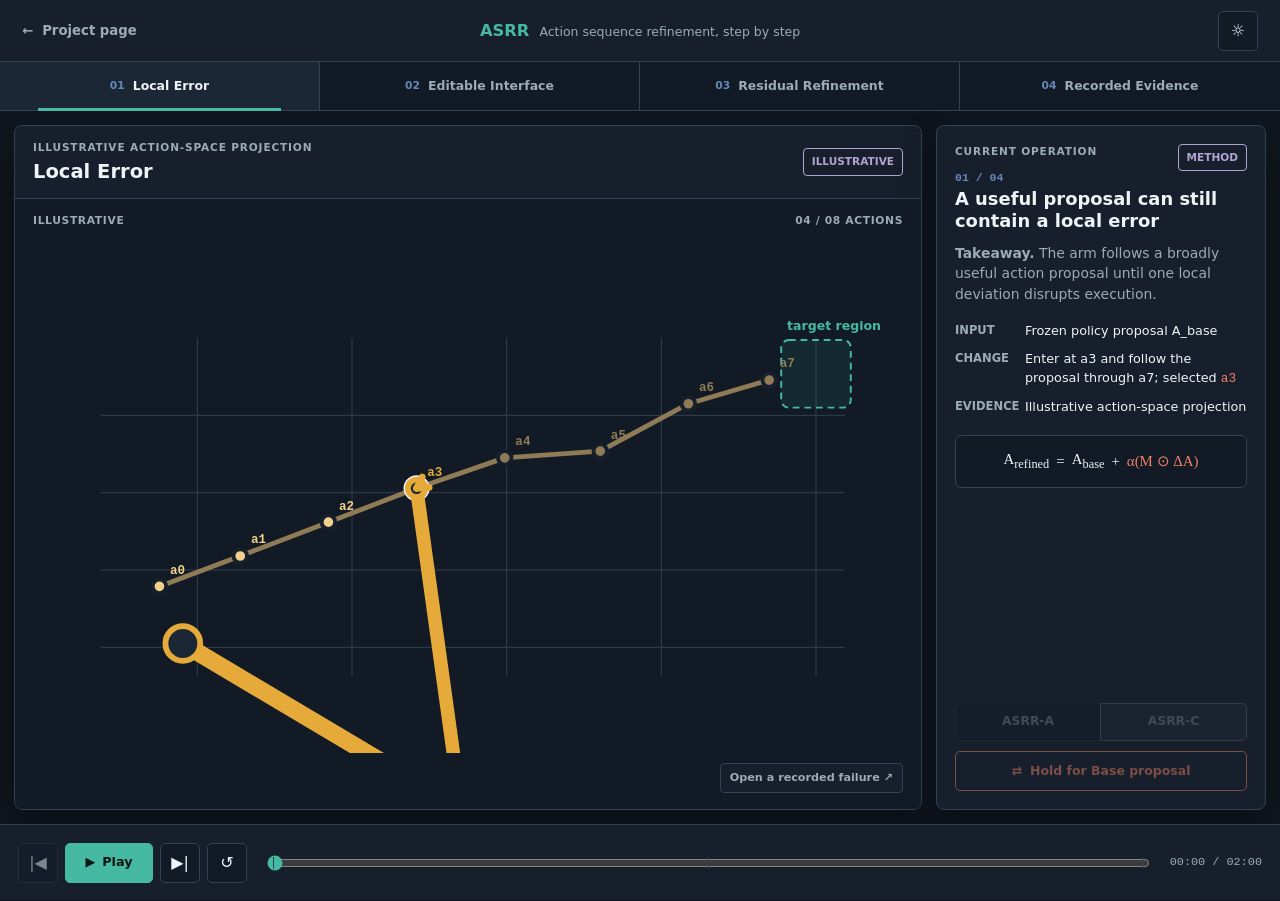
==== commit 858fdb65: "Start local-error tour at a3" ====
--- a/docs/explainer.html
+++ b/docs/explainer.html
@@ -65,7 +65,7 @@
 
         <dl class="operation-list">
           <div><dt>Input</dt><dd>Frozen policy proposal <var>A<sub>base</sub></var></dd></div>
-          <div><dt>Change</dt><dd>Inspect timestep <code>a5</code></dd></div>
+          <div><dt>Change</dt><dd>Enter the proposal at timestep <code>a3</code></dd></div>
           <div><dt>Evidence</dt><dd>Teaching values, not exported activations</dd></div>
         </dl>
 
--- a/docs/static/css/explainer.css
+++ b/docs/static/css/explainer.css
@@ -20,7 +20,8 @@
   --shadow: 0 18px 42px rgb(0 0 0 / 0.24);
 }
 
-:root[data-theme="light"] {
+:root[data-theme="light"],
+[data-explainer-root][data-theme="light"] {
   color-scheme: light;
   --bg: #f3f6f8;
   --surface: #ffffff;
@@ -271,12 +272,14 @@
 .interface-action--refined { fill: var(--asrr); }
 
 .residual-mode-row { display: grid; grid-template-columns: minmax(125px, 0.8fr) minmax(0, 1fr) minmax(100px, 0.65fr) minmax(175px, 1fr); align-items: center; gap: 8px; margin: 9px 0 4px; }
+.residual-mode-row--A { grid-template-columns: minmax(125px, 0.8fr) minmax(150px, 1fr) minmax(175px, 1fr); }
 .mode-pill, .policy-data, .refiner-node, .method-status { min-width: 0; padding: 8px 10px; border: 1px solid var(--line); border-radius: 5px; background: var(--surface); }
 .mode-pill { display: flex; flex-direction: column; border-color: var(--asrr); }
 .mode-pill strong { color: var(--asrr); font-size: 0.78rem; }
 .mode-pill span, .policy-data span, .refiner-node span { color: var(--muted); font-size: 0.55rem; }
 .policy-data { border-color: var(--context); }
 .policy-data strong { display: block; overflow: hidden; margin-top: 2px; color: var(--context); font-size: 0.63rem; text-overflow: ellipsis; white-space: nowrap; }
+.context-path { display: grid; min-width: 0; grid-template-columns: minmax(0, 1fr) auto; align-items: center; gap: 7px; }
 .context-link { color: var(--context); font-size: 1.2rem; font-weight: 900; text-align: center; }
 .refiner-node { border-color: var(--residual); text-align: center; }
 .refiner-node strong { display: block; color: var(--residual); }
@@ -371,7 +374,7 @@
   .chapter-tabs { overflow-x: auto; grid-template-columns: repeat(4, minmax(150px, 1fr)); }
   .workbench { grid-template-columns: minmax(0, 1fr); }
   .stage-viewport { min-height: 390px; }
-  .scene { height: auto; min-height: 100%; overflow: visible; }
+  .scene { height: auto; min-width: 0; min-height: 100%; overflow: visible; }
   .diagram-wrap, .refinement-diagram { height: auto; min-height: 300px; }
   .diagram-wrap > .trajectory-svg { position: static; min-height: 300px; }
   .refinement-diagram { flex: none; grid-template-rows: minmax(260px, 1fr) auto; }
@@ -386,6 +389,10 @@
   .residual-mode-row { grid-template-columns: repeat(2, minmax(0, 1fr)); }
 }
 
+@media (max-width: 600px) {
+  .chapter-tabs { overflow: visible; grid-template-columns: repeat(2, minmax(0, 1fr)); }
+}
+
 @media (max-width: 480px) {
   .app-header { padding: 10px 14px; }
   .app-title span { display: none; }
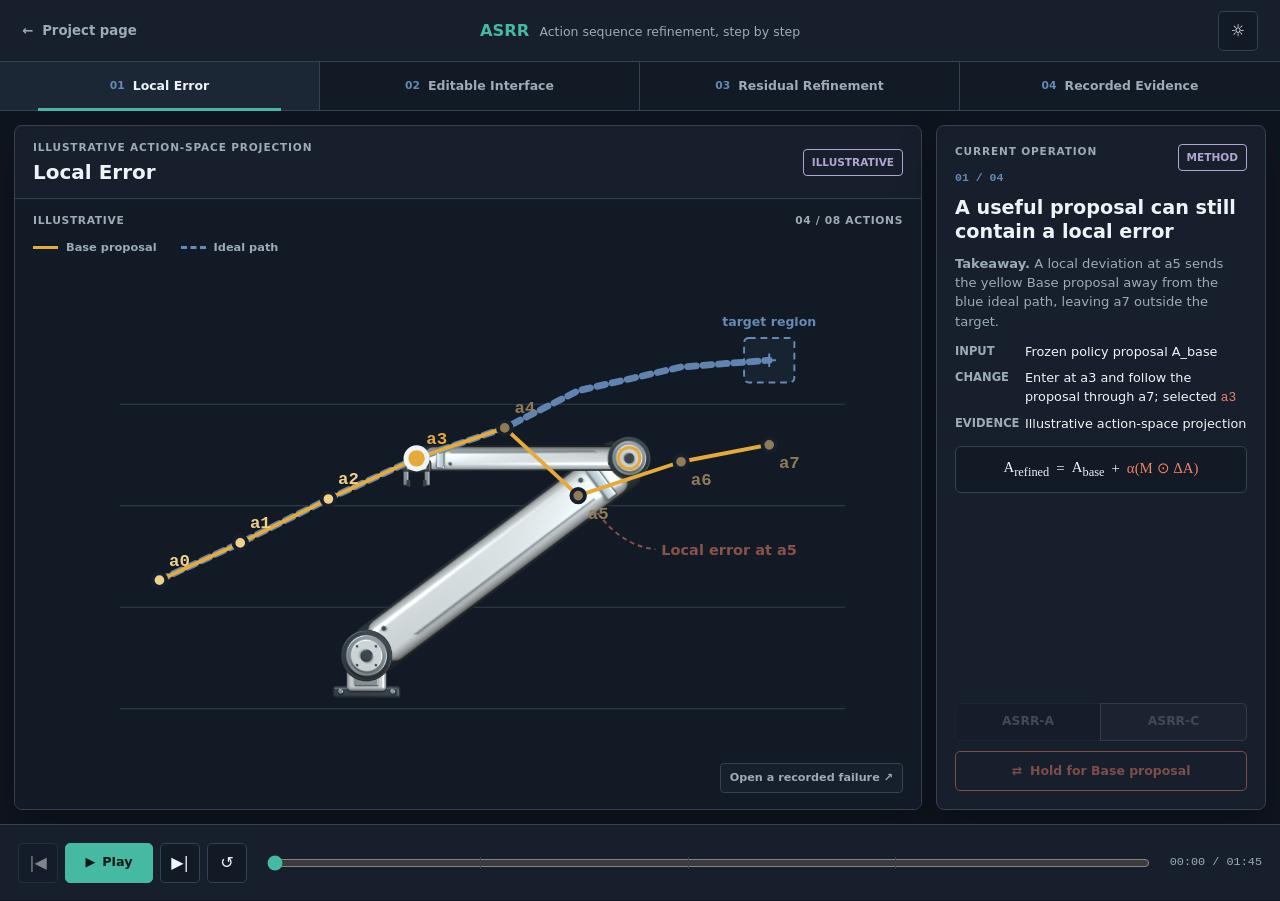
==== commit 77c90acd: "Improve robot illustrations and explain proposal trajectories" ====
--- a/docs/explainer.html
+++ b/docs/explainer.html
@@ -3,7 +3,7 @@
 <head>
   <meta charset="utf-8">
   <meta name="viewport" content="width=device-width, initial-scale=1">
-  <meta name="description" content="A two-minute interactive explanation of Action Sequence Residual Refinement.">
+  <meta name="description" content="A 105-second interactive explanation of Action Sequence Residual Refinement.">
   <meta name="author" content="Anonymous ICRA 2027 Submission">
   <title>Explore ASRR</title>
   <link rel="stylesheet" href="static/css/explainer.css">
@@ -98,10 +98,10 @@
       </div>
       <label class="timeline-wrap" for="tour-timeline">
         <span class="sr-only">Tour timeline</span>
-        <input id="tour-timeline" type="range" min="0" max="120000" value="0" step="100" disabled>
+        <input id="tour-timeline" type="range" min="0" max="105000" value="0" step="100" disabled>
         <span class="timeline-chapters" aria-hidden="true"><i></i><i></i><i></i></span>
       </label>
-      <output id="elapsed-time" class="elapsed-time" for="tour-timeline">00:00 / 02:00</output>
+      <output id="elapsed-time" class="elapsed-time" for="tour-timeline">00:00 / 01:45</output>
     </footer>
   </div>
 
--- a/docs/static/css/explainer.css
+++ b/docs/static/css/explainer.css
@@ -67,12 +67,14 @@
 a { color: inherit; }
 
 .explainer-app {
+  color-scheme: dark;
   display: grid;
   height: 100dvh;
   min-height: 100dvh;
   grid-template-rows: auto auto minmax(0, 1fr) auto;
   overflow: hidden;
 }
+[data-theme="light"] .explainer-app { color-scheme: light; }
 
 .app-header {
   display: grid;
@@ -136,6 +138,8 @@
 }
 .stage-panel { display: grid; grid-template-rows: auto minmax(0, 1fr); overflow: hidden; }
 .panel-heading { display: flex; min-height: 72px; align-items: center; justify-content: space-between; gap: 18px; padding: 14px 18px; border-bottom: 1px solid var(--line); }
+.explainer-app .panel-heading h1 { margin: 0; font-size: 1.25rem; line-height: 1.2; }
+.explainer-app .inspector h2 { margin: 8px 0 0; font-size: 1.2rem; line-height: 1.3; }
 .overline { margin-bottom: 5px; color: var(--muted); font-size: 0.66rem; font-weight: 800; letter-spacing: 0.08em; text-transform: uppercase; }
 .evidence-label { flex: 0 0 auto; padding: 5px 8px; border: 1px solid currentColor; border-radius: 4px; font-size: 0.66rem; font-weight: 800; text-transform: uppercase; }
 .evidence-label--illustrative { color: var(--context); }
@@ -157,12 +161,17 @@
 .diagram-wrap > .trajectory-svg { position: absolute; inset: 0; }
 .diagram-grid { fill: none; stroke: var(--line); stroke-width: 1; }
 .target-zone { fill: color-mix(in srgb, var(--asrr) 9%, transparent); stroke: var(--asrr); stroke-dasharray: 7 5; stroke-width: 2; }
+.target-marker .target-zone { fill: color-mix(in srgb, var(--base) 8%, transparent); stroke: var(--base); }
+.target-marker .svg-label { fill: var(--base); }
+.target-cross { fill: none; stroke: var(--base); stroke-width: 2; }
+.target-marker--refined .target-zone, .target-marker--refined .target-cross { stroke: var(--asrr); }
+.target-marker--refined .svg-label { fill: var(--asrr); }
 .trajectory { fill: none; stroke-linecap: round; stroke-linejoin: round; stroke-width: 7; }
 .trajectory--base { stroke: var(--base); }
 .trajectory--refined { stroke: var(--asrr); }
 .action-point { cursor: pointer; outline: none; }
 .action-point circle { stroke: var(--surface); stroke-width: 4; }
-.action-point text, .identity-links text { fill: var(--muted); font-family: ui-monospace, SFMono-Regular, Menlo, Consolas, monospace; font-size: 13px; font-weight: 800; }
+.action-point text, .identity-links text { fill: var(--muted); font-family: ui-monospace, SFMono-Regular, Menlo, Consolas, monospace; font-size: 18px; font-weight: 800; }
 .point--base { fill: var(--base); }
 .point--refined { fill: var(--asrr); }
 .action-point.is-selected circle { stroke: var(--focus); stroke-width: 5; }
@@ -223,26 +232,38 @@
 .evidence-wall.is-expanded { grid-template-columns: repeat(5, minmax(120px, 1fr)); align-items: start; }
 
 /* Four-chapter robot teaching system. */
-.trajectory--history { stroke: var(--gold-future); stroke-width: 5; }
+.trajectory--history { stroke: var(--gold-current); stroke-width: 4; }
+.trajectory--ideal { stroke: var(--base); stroke-width: 7; stroke-dasharray: 9 7; opacity: 0.95; }
+.trajectory-legend { display: flex; flex-wrap: wrap; flex: 0 0 auto; gap: 10px 24px; margin: 10px 0 4px; color: var(--muted); font-size: 0.71rem; font-weight: 700; }
+.trajectory-legend span { display: inline-flex; align-items: center; gap: 8px; }
+.trajectory-legend span::before { display: block; width: 25px; border-top: 3px solid var(--gold-current); content: ""; }
+.trajectory-legend .legend-ideal::before { border-color: var(--base); border-top-style: dashed; }
+.trajectory-legend .legend-refined::before { border-color: var(--asrr); }
 .action-point .point--history { fill: var(--gold-future); transition: fill 180ms ease, r 180ms ease; }
 .action-point.is-visited .point--history { fill: var(--gold-visited); }
 .action-point.is-current .point--history { fill: var(--gold-current); stroke: var(--text); stroke-width: 5; }
 .action-point.is-current text { fill: var(--gold-current); }
 .action-point.is-visited text { fill: var(--gold-visited); }
 .action-point.is-future text { fill: var(--gold-future); }
+.action-point--refined .point--history { fill: var(--asrr); }
+.action-point--refined.is-visited .point--history { fill: color-mix(in srgb, var(--asrr) 50%, var(--surface)); }
+.action-point--refined.is-current .point--history { fill: var(--asrr); }
+.action-point--refined text, .action-point--refined.is-current text, .action-point--refined.is-visited text { fill: var(--asrr); }
 .error-pulse, .error-callout, .svg-callout { opacity: 0; transition: opacity 180ms ease; }
 .error-pulse.is-visible, .error-callout.is-visible, .svg-callout.is-visible { opacity: 1; }
 
+.local-error-annotation { opacity: 0.55; }
+.local-error-annotation.is-reached { opacity: 1; }
+.local-error-annotation .error-callout, .local-error-annotation .svg-callout { opacity: 1; }
+.miss-annotation { opacity: 0; }
+.miss-annotation.is-reached { opacity: 1; }
+.miss-annotation path { fill: none; stroke: var(--residual); stroke-width: 3; }
+.miss-annotation text { fill: var(--residual); font-size: 14px; font-weight: 700; }
 .robot-arm { color: var(--gold-current); pointer-events: none; }
-.robot-link, .robot-gripper { stroke: currentColor; stroke-linecap: round; }
-.robot-link--upper { stroke-width: 18; }
-.robot-link--lower { stroke-width: 14; }
-.robot-gripper { stroke-width: 7; }
-.robot-base, .robot-joint, .robot-wrist { fill: var(--surface-strong); stroke: currentColor; stroke-width: 6; }
-.robot-arm--base { color: var(--base); }
+.robot-servo-accent { fill: none; stroke: currentColor; stroke-width: 3; }
+.robot-tool-center { fill: currentColor; }
 .robot-arm--refined { color: var(--asrr); }
 .robot-arm--ghost { color: var(--gold-current); opacity: 0.25; }
-.robot-arm--ghost .robot-link { stroke-dasharray: 10 8; }
 
 .adaptation-compare {
   display: grid;
@@ -266,9 +287,13 @@
 .mini-block--frozen { border-color: var(--base); }
 .mini-block--proposal { border-color: var(--gold-current); color: var(--gold-current); }
 .mini-block--refiner { border-color: var(--asrr); color: var(--asrr); }
-.interface-arm { display: block; width: 100%; height: 100%; min-height: 0; }
+.lane-trajectory { display: flex; min-height: 0; flex-direction: column; }
+.lane-trajectory .trajectory-legend { justify-content: center; gap: 12px; margin: 3px 8px 0; font-size: 0.6rem; }
+.interface-arm { display: block; flex: 1; width: 100%; height: 0; min-height: 0; }
+.interface-arm .action-point text { font-size: 23px; }
+.interface-arm .svg-label { font-size: 20px; }
 .interface-ground { fill: none; stroke: var(--line); stroke-width: 2; }
-.interface-action { fill: var(--base); stroke: var(--surface); stroke-width: 5; }
+.interface-action { fill: var(--gold-current); stroke: var(--surface); stroke-width: 5; }
 .interface-action--refined { fill: var(--asrr); }
 
 .residual-mode-row { display: grid; grid-template-columns: minmax(125px, 0.8fr) minmax(0, 1fr) minmax(100px, 0.65fr) minmax(175px, 1fr); align-items: center; gap: 8px; margin: 9px 0 4px; }
@@ -286,14 +311,20 @@
 .method-status { display: flex; flex-wrap: wrap; gap: 5px; justify-content: flex-end; }
 .method-status span { padding: 3px 6px; border: 1px solid var(--line); border-radius: 3px; color: var(--muted); font-size: 0.54rem; font-weight: 800; }
 .arm-comparison { position: relative; }
-.trajectory--ghost { opacity: 0.32; stroke-dasharray: 9 8; }
+.trajectory--ghost { opacity: 0.65; stroke-dasharray: 9 8; }
+.moving-refined-point { fill: var(--asrr); stroke: var(--surface); stroke-width: 3; }
+.policy-state-annotation rect { fill: var(--surface); stroke: var(--context); stroke-width: 1.5; }
+.policy-state-annotation text { fill: var(--context); font-size: 24px; font-weight: 800; }
+.policy-state-annotation .policy-state-detail { fill: var(--muted); font-size: 18px; font-weight: 500; }
+.policy-state-leader { fill: none; stroke: var(--context); stroke-width: 2; stroke-dasharray: 4 4; }
+.policy-state-annotation circle { fill: var(--context); }
 .residual-curve { fill: none; stroke: var(--residual); stroke-width: 3; }
 .residual-curve.is-current { stroke-width: 6; }
 #residual-head polygon { fill: var(--residual); }
 .arm-label { font-size: 13px; font-weight: 800; }
 .arm-label--base { fill: var(--gold-current); opacity: 0.62; }
 .arm-label--refined { fill: var(--asrr); }
-.illustration-note { position: absolute; right: 10px; bottom: 8px; padding: 5px 7px; border-radius: 4px; background: color-mix(in srgb, var(--surface) 88%, transparent); color: var(--muted); font-size: 0.58rem; font-weight: 700; }
+.illustration-note { padding: 4px 0; color: var(--muted); font-size: 0.58rem; font-weight: 700; }
 .authored-evidence { display: grid; flex: 1; min-height: 0; grid-template-rows: auto minmax(0, 1fr) auto; gap: 9px; padding-top: 8px; }
 .authored-evidence__heading { display: flex; align-items: center; justify-content: space-between; gap: 14px; }
 .authored-evidence__heading > div { display: flex; align-items: baseline; gap: 10px; }
@@ -331,15 +362,15 @@
 .inspector { display: flex; flex-direction: column; padding: 18px; overflow: auto; }
 .inspector__header { display: flex; align-items: start; justify-content: space-between; gap: 12px; }
 .chapter-index { color: var(--base); font-family: ui-monospace, SFMono-Regular, Menlo, Consolas, monospace; font-size: 0.72rem; font-weight: 800; }
-.inspector__takeaway { margin-top: 11px; color: var(--muted); font-size: 0.87rem; }
-.operation-list { display: grid; gap: 10px; margin: 18px 0; }
+.inspector__takeaway { margin-top: 9px; color: var(--muted); font-size: 0.82rem; }
+.operation-list { display: grid; gap: 8px; margin: 12px 0; }
 .operation-list div { display: grid; grid-template-columns: 62px minmax(0, 1fr); gap: 8px; }
 .operation-list dt { color: var(--muted); font-size: 0.72rem; font-weight: 800; text-transform: uppercase; }
 .operation-list dd { margin: 0; font-size: 0.8rem; }
 .operation-list code { color: var(--residual); }
-.inspector__formula { display: flex; flex-wrap: wrap; align-items: center; justify-content: center; gap: 7px; padding: 13px 10px; border: 1px solid var(--line); border-radius: 6px; background: var(--surface-soft); font-family: ui-serif, Georgia, serif; font-size: 0.93rem; }
+.inspector__formula { display: flex; flex-wrap: wrap; align-items: center; justify-content: center; gap: 7px; padding: 10px 8px; border: 1px solid var(--line); border-radius: 6px; background: var(--surface-soft); font-family: ui-serif, Georgia, serif; font-size: 0.93rem; }
 .formula-residual { color: var(--residual); }
-.segmented-control { display: grid; grid-template-columns: repeat(2, 1fr); margin-top: auto; padding-top: 18px; }
+.segmented-control { display: grid; grid-template-columns: repeat(2, 1fr); margin-top: auto; padding-top: 12px; }
 .segmented-control button { min-height: 38px; border: 1px solid var(--line); background: var(--surface-soft); font-size: 0.77rem; font-weight: 800; }
 .segmented-control button:first-child { border-radius: 5px 0 0 5px; }
 .segmented-control button:last-child { margin-left: -1px; border-radius: 0 5px 5px 0; }
@@ -352,8 +383,8 @@
 .play-command { min-width: 88px; border-color: var(--asrr); background: var(--asrr); color: #081713; font-size: 0.8rem; font-weight: 900; }
 .timeline-wrap { position: relative; display: flex; min-width: 0; align-items: center; }
 #tour-timeline { width: 100%; accent-color: var(--asrr); }
-.timeline-chapters { position: absolute; right: 8px; left: 8px; display: flex; justify-content: space-between; pointer-events: none; }
-.timeline-chapters i { width: 1px; height: 12px; background: var(--line); }
+.timeline-chapters { position: absolute; right: 8px; left: 8px; height: 12px; pointer-events: none; }
+.timeline-chapters i { position: absolute; width: 1px; height: 12px; background: var(--line); }
 .elapsed-time { color: var(--muted); font-family: ui-monospace, SFMono-Regular, Menlo, Consolas, monospace; font-size: 0.74rem; white-space: nowrap; }
 
 .media-dialog { width: min(1080px, calc(100% - 36px)); max-height: calc(100dvh - 36px); padding: 0; overflow: auto; border: 1px solid var(--line); border-radius: 8px; background: var(--surface); color: var(--text); box-shadow: 0 28px 70px rgb(0 0 0 / 0.5); }
@@ -385,7 +416,9 @@
   .timeline-wrap { grid-row: 2; grid-column: 1 / -1; }
   .elapsed-time { grid-column: 2; grid-row: 1; }
   .evidence-wall.is-expanded { grid-template-columns: repeat(2, minmax(190px, 1fr)); }
-  .adaptation-compare { grid-template-columns: minmax(420px, 1fr) minmax(420px, 1fr); overflow-x: auto; }
+  .adaptation-compare { grid-template-columns: minmax(0, 1fr); overflow: visible; }
+  .lane-trajectory .interface-arm { flex: none; height: auto; aspect-ratio: 9 / 5; }
+  .trajectory-svg .action-point text { font-size: 23px; }
   .residual-mode-row { grid-template-columns: repeat(2, minmax(0, 1fr)); }
 }
 
